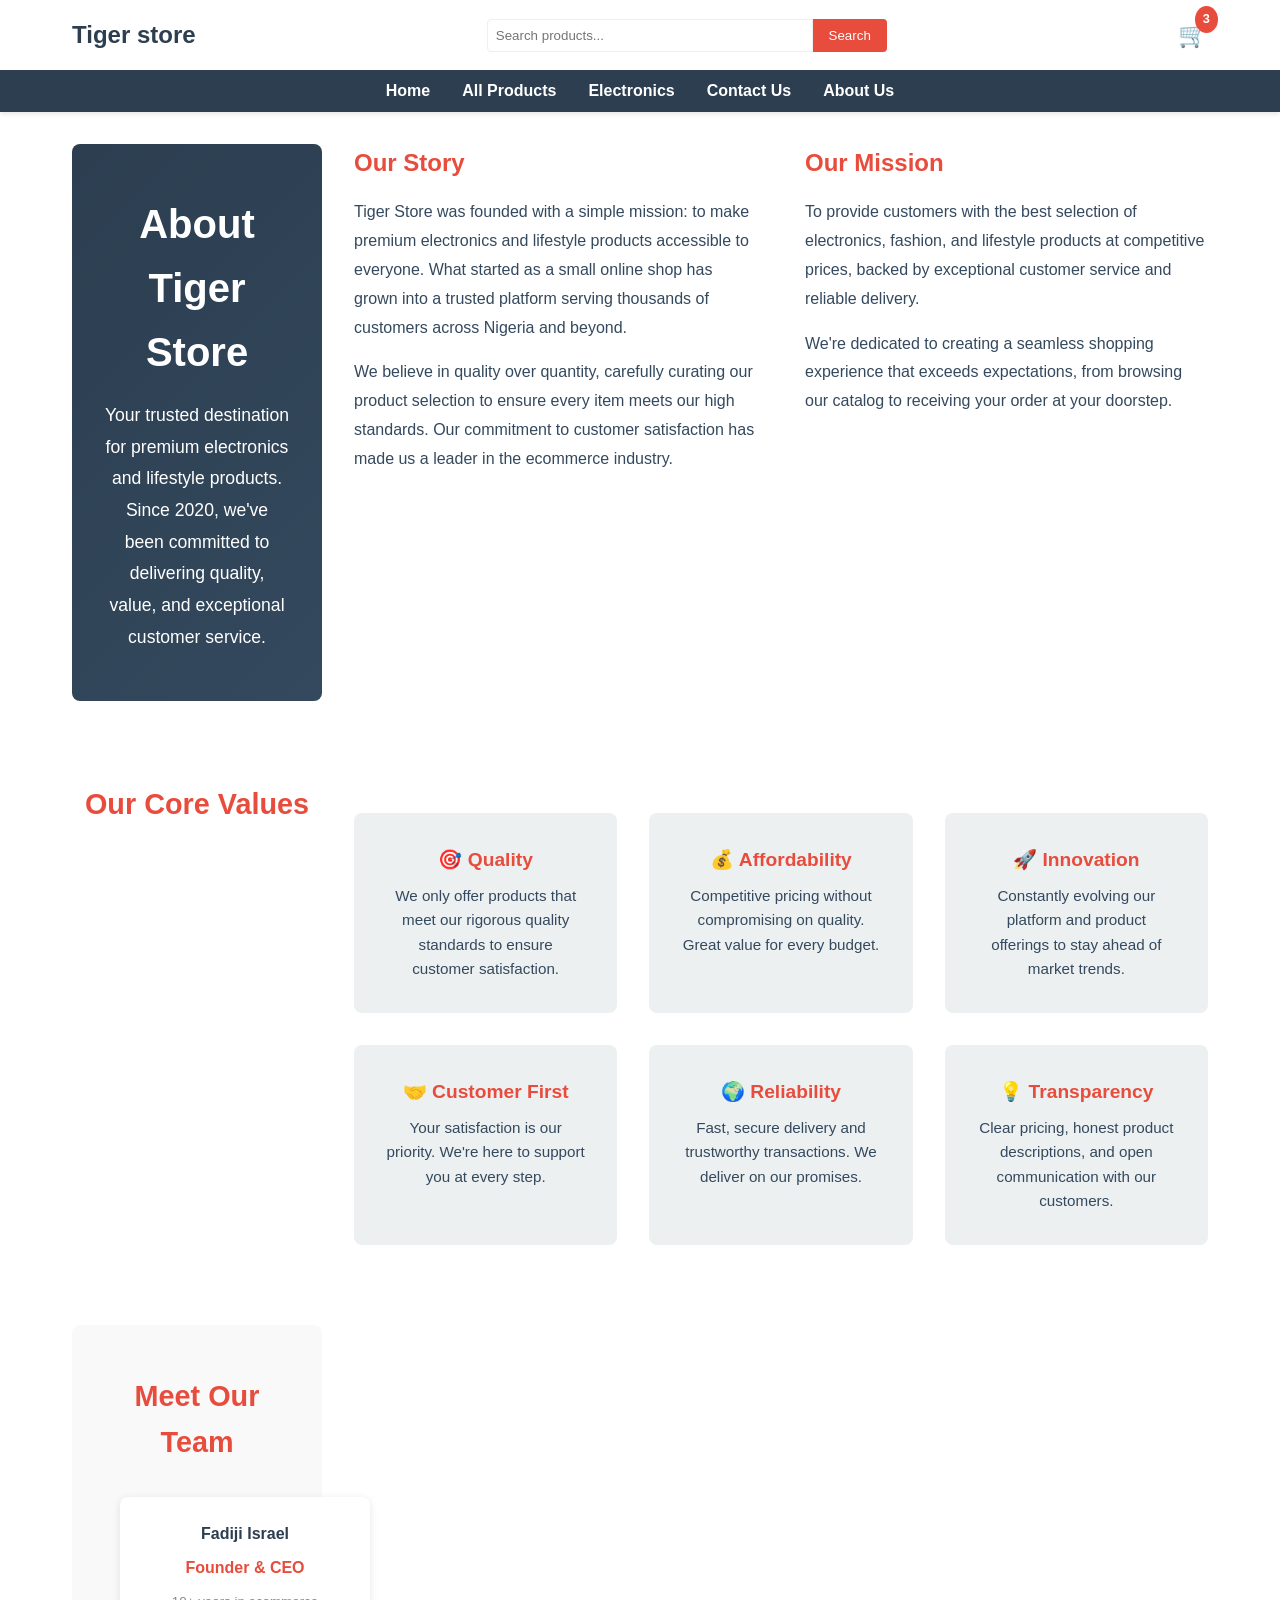
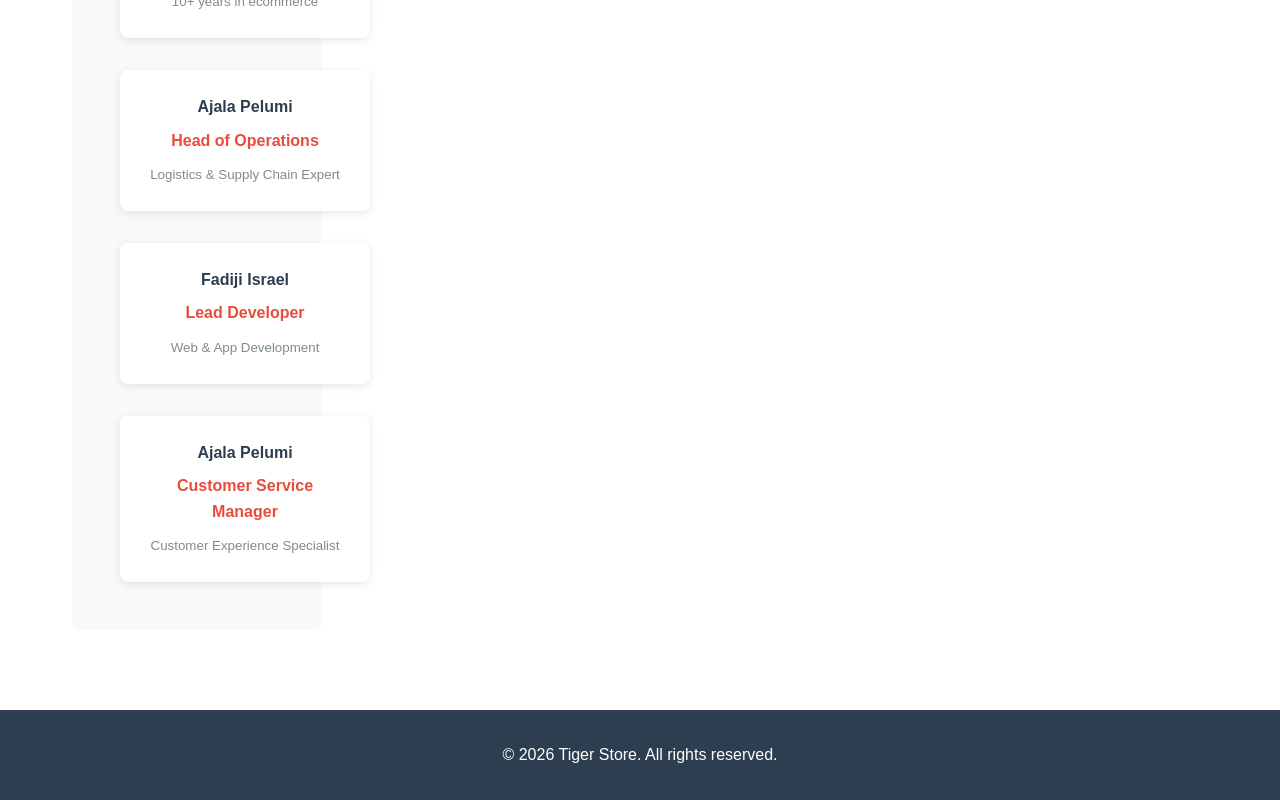
==== about.html @ f8c4a6c7 "Ecommerce web" ====
<!DOCTYPE html>
<html lang="en">
<head>
    <meta charset="UTF-8">
    <meta name="viewport" content="width=device-width, initial-scale=1.0">
    <title>About Us - Tiger Store</title>
    <link rel="stylesheet" href="styles.css">
    <style>
        .about-container {
            max-width: 1200px;
            margin: 0 auto;
            padding: 2rem;
        }

        .about-hero {
            background: linear-gradient(135deg, #2c3e50 0%, #34495e 100%);
            color: white;
            padding: 3rem 2rem;
            border-radius: 8px;
            margin-bottom: 3rem;
            text-align: center;
        }

        .about-hero h2 {
            font-size: 2.5rem;
            margin-bottom: 1rem;
        }

        .about-hero p {
            font-size: 1.1rem;
            line-height: 1.8;
        }

        .about-content {
            display: grid;
            grid-template-columns: 1fr 1fr;
            gap: 3rem;
            margin-bottom: 3rem;
        }

        .about-section h3 {
            color: #e74c3c;
            font-size: 1.5rem;
            margin-bottom: 1rem;
        }

        .about-section p {
            color: #34495e;
            line-height: 1.8;
            margin-bottom: 1rem;
        }

        .values {
            display: grid;
            grid-template-columns: repeat(3, 1fr);
            gap: 2rem;
            margin-top: 2rem;
        }

        .value-card {
            background-color: #ecf0f1;
            padding: 2rem;
            border-radius: 8px;
            text-align: center;
        }

        .value-card h4 {
            color: #e74c3c;
            margin-bottom: 0.5rem;
            font-size: 1.2rem;
        }

        .value-card p {
            color: #34495e;
            font-size: 0.95rem;
        }

        .team-section {
            background-color: #f9f9f9;
            padding: 3rem;
            border-radius: 8px;
            margin-top: 3rem;
        }

        .team-section h3 {
            text-align: center;
            color: #e74c3c;
            font-size: 1.8rem;
            margin-bottom: 2rem;
        }

        .team-members {
            display: grid;
            grid-template-columns: repeat(auto-fit, minmax(250px, 1fr));
            gap: 2rem;
        }

        .team-member {
            background: white;
            padding: 1.5rem;
            border-radius: 8px;
            text-align: center;
            box-shadow: 0 2px 8px rgba(0, 0, 0, 0.1);
        }

        .team-member h4 {
            color: #2c3e50;
            margin-bottom: 0.5rem;
        }

        .team-member p {
            color: #e74c3c;
            font-weight: 600;
            margin-bottom: 0.5rem;
        }

        .team-member small {
            color: #7f8c8d;
        }

        @media (max-width: 768px) {
            .about-content {
                grid-template-columns: 1fr;
            }

            .values {
                grid-template-columns: 1fr;
            }

            .about-hero h2 {
                font-size: 1.8rem;
            }
        }
    </style>
</head>
<body>
    <!-- Header / Navbar -->
    <header>
        <div class="navbar">
            <div class="logo">
                <h1><a href="index.html" style="text-decoration: none; color: inherit;">Tiger store</a></h1>
            </div>
            <div class="search-bar">
                <input type="text" placeholder="Search products...">
                <button>Search</button>
            </div>
            <div class="cart">
                <span class="cart-icon"><a href="cart.html" style="text-decoration: none; color: inherit;">🛒</a></span>
                <span class="cart-count">3</span>
            </div>
        </div>
        <nav class="nav-links">
            <a href="index.html">Home</a>
            <a href="products.html">All Products</a>
            <a href="electronics.html">Electronics</a>
            <a href="contact.html">Contact Us</a>
            <a href="about.html">About Us</a>
        </nav>
    </header>

    <!-- Main Content -->
    <main class="about-container">
        <!-- Hero Section -->
        <div class="about-hero">
            <h2>About Tiger Store</h2>
            <p>Your trusted destination for premium electronics and lifestyle products. Since 2020, we've been committed to delivering quality, value, and exceptional customer service.</p>
        </div>

        <!-- About Content -->
        <div class="about-content">
            <div class="about-section">
                <h3>Our Story</h3>
                <p>Tiger Store was founded with a simple mission: to make premium electronics and lifestyle products accessible to everyone. What started as a small online shop has grown into a trusted platform serving thousands of customers across Nigeria and beyond.</p>
                <p>We believe in quality over quantity, carefully curating our product selection to ensure every item meets our high standards. Our commitment to customer satisfaction has made us a leader in the ecommerce industry.</p>
            </div>

            <div class="about-section">
                <h3>Our Mission</h3>
                <p>To provide customers with the best selection of electronics, fashion, and lifestyle products at competitive prices, backed by exceptional customer service and reliable delivery.</p>
                <p>We're dedicated to creating a seamless shopping experience that exceeds expectations, from browsing our catalog to receiving your order at your doorstep.</p>
            </div>
        </div>

        <!-- Core Values -->
        <h3 style="text-align: center; color: #e74c3c; font-size: 1.8rem; margin-bottom: 2rem;">Our Core Values</h3>
        <div class="values">
            <div class="value-card">
                <h4>🎯 Quality</h4>
                <p>We only offer products that meet our rigorous quality standards to ensure customer satisfaction.</p>
            </div>

            <div class="value-card">
                <h4>💰 Affordability</h4>
                <p>Competitive pricing without compromising on quality. Great value for every budget.</p>
            </div>

            <div class="value-card">
                <h4>🚀 Innovation</h4>
                <p>Constantly evolving our platform and product offerings to stay ahead of market trends.</p>
            </div>

            <div class="value-card">
                <h4>🤝 Customer First</h4>
                <p>Your satisfaction is our priority. We're here to support you at every step.</p>
            </div>

            <div class="value-card">
                <h4>🌍 Reliability</h4>
                <p>Fast, secure delivery and trustworthy transactions. We deliver on our promises.</p>
            </div>

            <div class="value-card">
                <h4>💡 Transparency</h4>
                <p>Clear pricing, honest product descriptions, and open communication with our customers.</p>
            </div>
        </div>

        <!-- Team Section -->
        <div class="team-section">
            <h3>Meet Our Team</h3>
            <div class="team-members">
                <div class="team-member">
                    <h4>Fadiji Israel</h4>
                    <p>Founder & CEO</p>
                    <small>10+ years in ecommerce</small>
                </div>

                <div class="team-member">
                    <h4>Ajala Pelumi</h4>
                    <p>Head of Operations</p>
                    <small>Logistics & Supply Chain Expert</small>
                </div>

                <div class="team-member">
                    <h4>Fadiji Israel</h4>
                    <p>Lead Developer</p>
                    <small>Web & App Development</small>
                </div>

                <div class="team-member">
                    <h4>Ajala Pelumi</h4>
                    <p>Customer Service Manager</p>
                    <small>Customer Experience Specialist</small>
                </div>
            </div>
        </div>
    </main>

    <!-- Footer -->
    <footer style="background-color: #2c3e50; color: white; text-align: center; padding: 2rem; margin-top: 3rem;">
        <p>&copy; 2026 Tiger Store. All rights reserved.</p>
    </footer>
</body>
</html>
---- styles.css ----
* {
    margin: 0;
    padding: 0;
    box-sizing: border-box;
}

body {
    font-family: -apple-system, BlinkMacSystemFont, 'Segoe UI', Roboto, Oxygen, Ubuntu, Cantarell, sans-serif;
    color: #34495e;
    background-color: #fff;
    line-height: 1.6;
}

/* Header / Navbar */
header {
    position: sticky;
    top: 0;
    background-color: #fff;
    box-shadow: 0 2px 5px rgba(0,0,0,0.1);
    z-index: 100;
}

.navbar {
    display: flex;
    justify-content: space-between;
    align-items: center;
    padding: 1rem 2rem;
    max-width: 1200px;
    margin: 0 auto;
}

.logo h1 {
    color: #2c3e50;
    font-size: 1.5rem;
}

.search-bar {
    display: flex;
    flex: 1;
    max-width: 400px;
    margin: 0 2rem;
}

.search-bar input {
    flex: 1;
    padding: 0.5rem;
    border: 1px solid #ecf0f1;
    border-radius: 4px 0 0 4px;
}

.search-bar button {
    padding: 0.5rem 1rem;
    background-color: #e74c3c;
    color: white;
    border: none;
    border-radius: 0 4px 4px 0;
    cursor: pointer;
    transition: background-color 0.3s;
}

.search-bar button:hover {
    background-color: #c0392b;
}

.cart {
    position: relative;
    font-size: 1.5rem;
    cursor: pointer;
}

.cart-count {
    position: absolute;
    top: -10px;
    right: -10px;
    background-color: #e74c3c;
    color: white;
    border-radius: 50%;
    padding: 0.2rem 0.5rem;
    font-size: 0.8rem;
    font-weight: 600;
}

.nav-links {
    display: flex;
    justify-content: center;
    background-color: #2c3e50;
    padding: 0.5rem 0;
}

.nav-links a {
    color: white;
    text-decoration: none;
    margin: 0 1rem;
    font-weight: 600;
    transition: color 0.3s;
}

.nav-links a:hover {
    color: #e74c3c;
}

/* Main Layout */
main {
    display: grid;
    grid-template-columns: 250px 1fr;
    max-width: 1200px;
    margin: 0 auto;
    padding: 2rem;
    gap: 2rem;
}

/* Category Sidebar */
.sidebar {
    background-color: #ecf0f1;
    padding: 1rem;
    border-radius: 8px;
}

.sidebar h2, .sidebar h3 {
    margin-bottom: 1rem;
    color: #2c3e50;
}

.category-list {
    list-style: none;
    margin-bottom: 2rem;
}

.category-list a {
    display: block;
    padding: 0.5rem 0;
    text-decoration: none;
    color: #34495e;
    transition: color 0.3s;
}

.category-list a:hover {
    color: #e74c3c;
}

.price-range, .rating-filter {
    margin-bottom: 2rem;
}

.price-range label, .rating-filter label {
    display: block;
    margin-bottom: 0.5rem;
    cursor: pointer;
}

.stars {
    color: #f39c12;
    margin-bottom: 0.5rem;
}

.apply-filters {
    width: 100%;
    padding: 0.75rem;
    background-color: #e74c3c;
    color: white;
    border: none;
    border-radius: 4px;
    cursor: pointer;
    font-weight: 600;
    transition: background-color 0.3s;
}

.apply-filters:hover {
    background-color: #c0392b;
}

/* Main Content Area */
.main-content {
    display: flex;
    flex-direction: column;
    gap: 2rem;
}

/* Product Grid */
.product-grid {
    display: grid;
    grid-template-columns: repeat(3, 1fr);
    gap: 1.5rem;
}

/* Product Card */
.product-card {
    position: relative;
    background-color: white;
    border: 1px solid #ecf0f1;
    border-radius: 8px;
    padding: 1rem;
    text-align: center;
    transition: transform 0.3s, box-shadow 0.3s;
    overflow: hidden;
}

.product-card:hover {
    transform: scale(1.05);
    box-shadow: 0 5px 15px rgba(0,0,0,0.1);
}

.product-card img {
    width: 100%;
    height: 150px;
    object-fit: cover;
    border-radius: 4px;
    margin-bottom: 1rem;
}

.product-card h3 {
    font-size: 1.1rem;
    margin-bottom: 0.5rem;
}

.product-card p {
    color: #7f8c8d;
    margin-bottom: 1rem;
}

.price {
    margin-bottom: 0.5rem;
}

.original {
    text-decoration: line-through;
    color: #95a5a6;
    margin-right: 0.5rem;
}

.discounted {
    font-weight: 600;
    color: #2c3e50;
}

.rating {
    color: #f39c12;
    margin-bottom: 1rem;
}

.add-to-cart {
    width: 100%;
    padding: 0.5rem;
    background-color: #e74c3c;
    color: white;
    border: none;
    border-radius: 4px;
    cursor: pointer;
    font-weight: 600;
    transition: background-color 0.3s;
}

.add-to-cart:hover {
    background-color: #c0392b;
}

.discount-badge {
    position: absolute;
    top: 10px;
    left: 10px;
    background-color: #e74c3c;
    color: white;
    padding: 0.25rem 0.5rem;
    border-radius: 4px;
    font-size: 0.8rem;
    font-weight: 600;
}

.wishlist {
    position: absolute;
    top: 10px;
    right: 10px;
    color: #e74c3c;
    font-size: 1.2rem;
    cursor: pointer;
    transition: color 0.3s;
}

.wishlist:hover {
    color: #c0392b;
}

/* Product Detail Section */
.product-detail {
    display: flex;
    gap: 2rem;
    background-color: #ecf0f1;
    padding: 2rem;
    border-radius: 8px;
}

.product-detail img {
    width: 300px;
    height: 300px;
    object-fit: cover;
    border-radius: 8px;
}

.detail-info {
    flex: 1;
}

.detail-info h2 {
    margin-bottom: 0.5rem;
}

.category-tag {
    background-color: #e74c3c;
    color: white;
    padding: 0.25rem 0.5rem;
    border-radius: 4px;
    font-size: 0.8rem;
    display: inline-block;
    margin-bottom: 1rem;
}

.detail-info p {
    margin-bottom: 1rem;
}

.detail-info .price {
    margin-bottom: 1rem;
}

.selectors {
    display: flex;
    flex-direction: column;
    gap: 1rem;
    margin-bottom: 2rem;
}

.size-selector, .color-selector, .quantity-selector {
    display: flex;
    align-items: center;
    gap: 1rem;
}

.options {
    display: flex;
    gap: 0.5rem;
}

.option {
    padding: 0.5rem;
    border: 1px solid #ecf0f1;
    border-radius: 4px;
    cursor: pointer;
    transition: background-color 0.3s;
}

.size-selector .option.selected,
.color-selector .option.selected {
    background-color: #e74c3c;
    color: white;
}

.color-selector .option {
    width: 30px;
    height: 30px;
    border-radius: 50%;
}

.quantity-selector .qty-btn {
    padding: 0.5rem;
    background-color: #ecf0f1;
    border: none;
    cursor: pointer;
    font-size: 1.2rem;
    transition: background-color 0.3s;
}

.quantity-selector .qty-btn:hover {
    background-color: #bdc3c7;
}

.qty {
    padding: 0.5rem;
    min-width: 40px;
    text-align: center;
}

.actions {
    display: flex;
    gap: 1rem;
}

.actions .add-to-cart.primary {
    flex: 1;
    padding: 0.75rem;
    background-color: #e74c3c;
    color: white;
    border: none;
    border-radius: 4px;
    cursor: pointer;
    font-weight: 600;
    transition: background-color 0.3s;
}

.actions .add-to-cart.primary:hover {
    background-color: #c0392b;
}

.buy-now {
    flex: 1;
    padding: 0.75rem;
    background-color: transparent;
    color: #2c3e50;
    border: 2px solid #2c3e50;
    border-radius: 4px;
    cursor: pointer;
    font-weight: 600;
    transition: background-color 0.3s, color 0.3s;
}

.buy-now:hover {
    background-color: #2c3e50;
    color: white;
}

/* Footer */
footer {
    background-color: #2c3e50;
    color: white;
    padding: 2rem 0;
    margin-top: 2rem;
}

.footer-content {
    display: grid;
    grid-template-columns: repeat(5, 1fr);
    max-width: 1200px;
    margin: 0 auto;
    padding: 0 2rem;
    gap: 2rem;
}

.footer-section h3 {
    margin-bottom: 0.5rem;
    font-size: 1.2rem;
}

.footer-section h4 {
    margin-bottom: 1rem;
}

.footer-section a {
    display: block;
    color: #bdc3c7;
    text-decoration: none;
    margin-bottom: 0.5rem;
    transition: color 0.3s;
}

.footer-section a:hover {
    color: white;
}

.copyright {
    text-align: center;
    padding: 1rem 0;
    border-top: 1px solid #34495e;
    margin-top: 2rem;
}

/* Media Queries */
@media (max-width: 1024px) {
    .product-grid {
        grid-template-columns: repeat(2, 1fr);
    }
    .footer-content {
        grid-template-columns: repeat(3, 1fr);
    }
}

@media (max-width: 768px) {
    main {
        grid-template-columns: 1fr;
        padding: 1rem;
    }
    .navbar {
        flex-direction: column;
        gap: 1rem;
    }
    .search-bar {
        margin: 0;
        max-width: none;
    }
    .nav-links {
        flex-wrap: wrap;
    }
    .product-grid {
        grid-template-columns: 1fr;
    }
    .product-detail {
        flex-direction: column;
        align-items: center;
    }
    .footer-content {
        grid-template-columns: 1fr;
        text-align: center;
    }
}
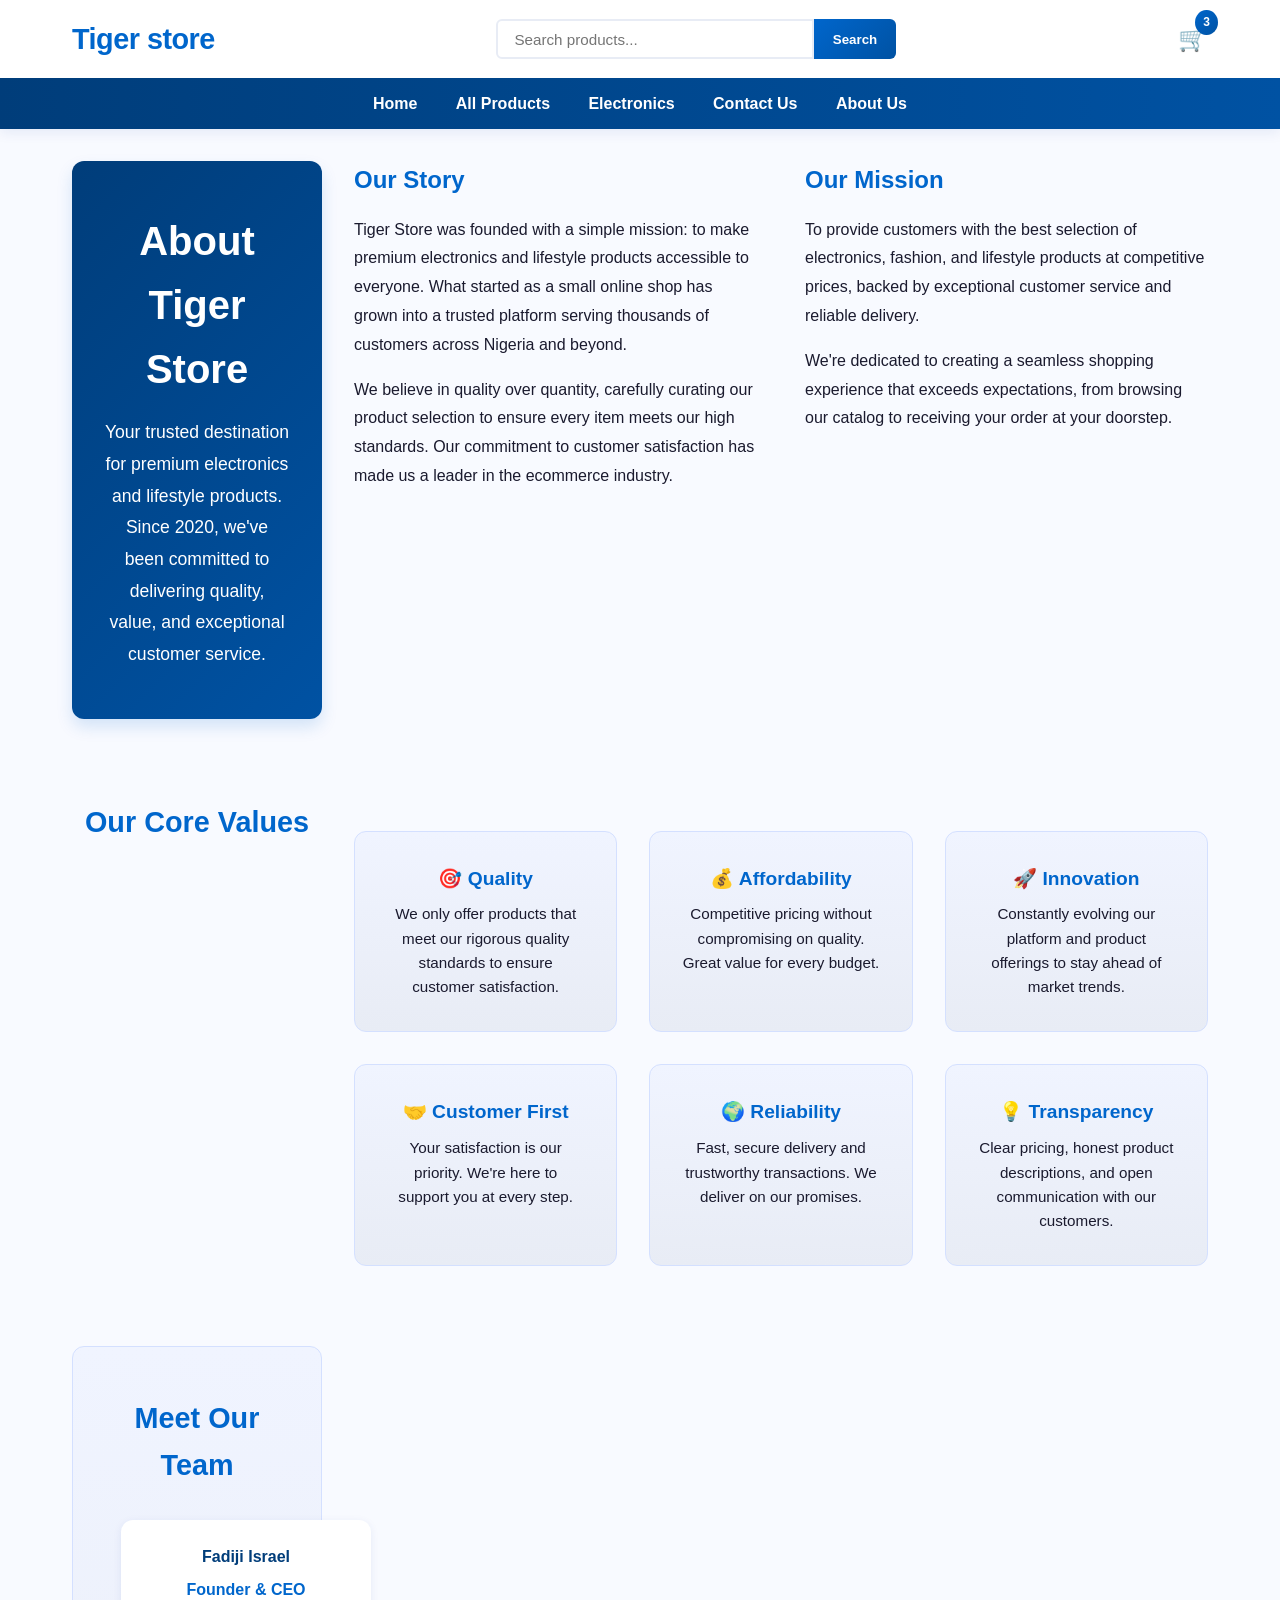
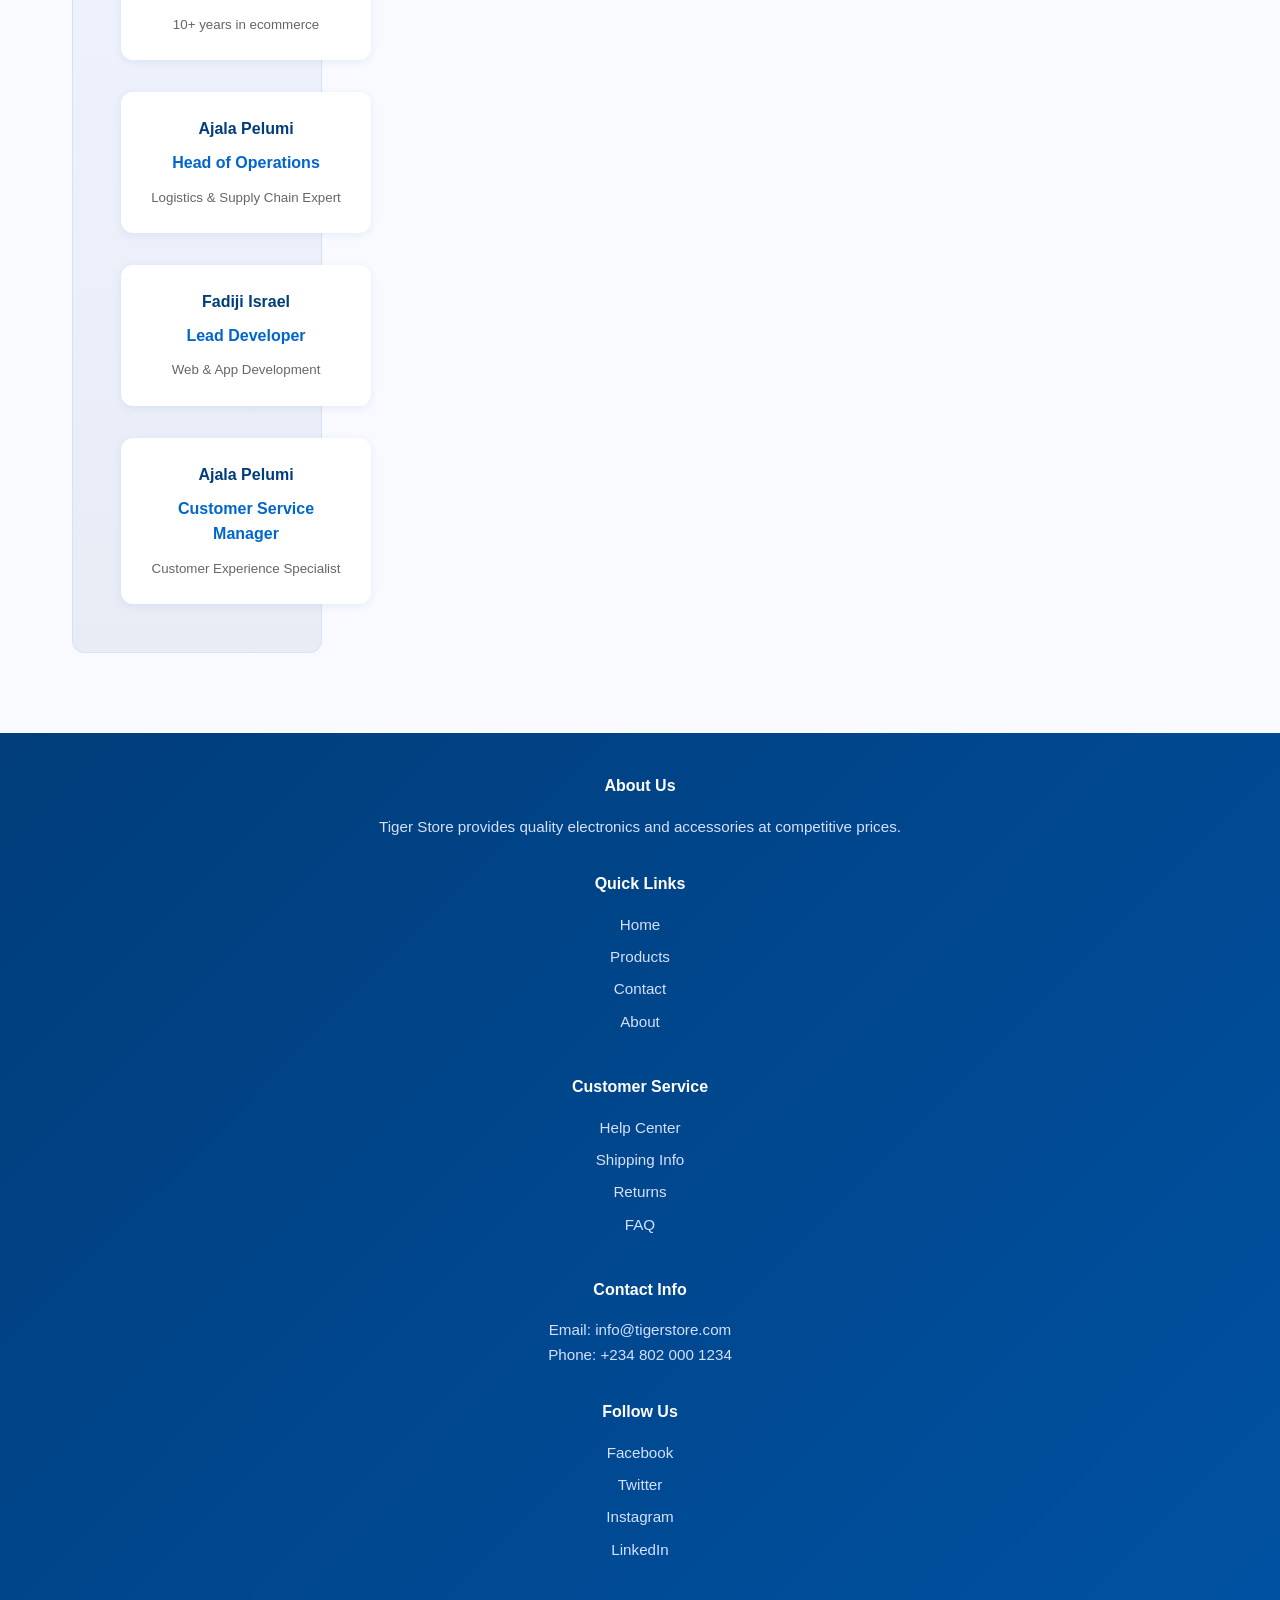
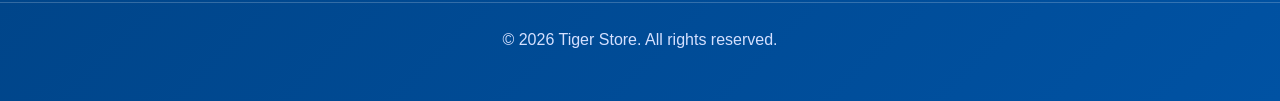
==== commit 4c0e7b1a: "Enhance UI and UX across the site with updated styles and layout - Added a new settings file for Liv" ====
--- a/about.html
+++ b/about.html
@@ -13,17 +13,19 @@
         }
 
         .about-hero {
-            background: linear-gradient(135deg, #2c3e50 0%, #34495e 100%);
+            background: linear-gradient(135deg, #003d7a 0%, #0052a3 100%);
             color: white;
             padding: 3rem 2rem;
-            border-radius: 8px;
+            border-radius: 12px;
             margin-bottom: 3rem;
             text-align: center;
+            box-shadow: 0 8px 16px rgba(0, 102, 204, 0.15);
         }
 
         .about-hero h2 {
             font-size: 2.5rem;
             margin-bottom: 1rem;
+            font-weight: 700;
         }
 
         .about-hero p {
@@ -39,13 +41,14 @@
         }
 
         .about-section h3 {
-            color: #e74c3c;
+            color: #0066cc;
             font-size: 1.5rem;
             margin-bottom: 1rem;
+            font-weight: 700;
         }
 
         .about-section p {
-            color: #34495e;
+            color: #1a1a2e;
             line-height: 1.8;
             margin-bottom: 1rem;
         }
@@ -58,35 +61,39 @@
         }
 
         .value-card {
-            background-color: #ecf0f1;
+            background: linear-gradient(180deg, #f0f4ff 0%, #e8ecf5 100%);
             padding: 2rem;
-            border-radius: 8px;
+            border-radius: 12px;
+            border: 1px solid #d4e0ff;
             text-align: center;
         }
 
         .value-card h4 {
-            color: #e74c3c;
+            color: #0066cc;
             margin-bottom: 0.5rem;
             font-size: 1.2rem;
+            font-weight: 700;
         }
 
         .value-card p {
-            color: #34495e;
+            color: #1a1a2e;
             font-size: 0.95rem;
         }
 
         .team-section {
-            background-color: #f9f9f9;
+            background: linear-gradient(180deg, #f0f4ff 0%, #e8ecf5 100%);
             padding: 3rem;
-            border-radius: 8px;
+            border-radius: 12px;
+            border: 1px solid #d4e0ff;
             margin-top: 3rem;
         }
 
         .team-section h3 {
             text-align: center;
-            color: #e74c3c;
+            color: #0066cc;
             font-size: 1.8rem;
             margin-bottom: 2rem;
+            font-weight: 700;
         }
 
         .team-members {
@@ -98,24 +105,25 @@
         .team-member {
             background: white;
             padding: 1.5rem;
-            border-radius: 8px;
-            text-align: center;
-            box-shadow: 0 2px 8px rgba(0, 0, 0, 0.1);
+            border-radius: 12px;
+            text-align: center;
+            box-shadow: 0 2px 8px rgba(0, 51, 153, 0.08);
         }
 
         .team-member h4 {
-            color: #2c3e50;
+            color: #003d7a;
             margin-bottom: 0.5rem;
+            font-weight: 700;
         }
 
         .team-member p {
-            color: #e74c3c;
+            color: #0066cc;
             font-weight: 600;
             margin-bottom: 0.5rem;
         }
 
         .team-member small {
-            color: #7f8c8d;
+            color: #666;
         }
 
         @media (max-width: 768px) {
@@ -138,14 +146,14 @@
     <header>
         <div class="navbar">
             <div class="logo">
-                <h1><a href="index.html" style="text-decoration: none; color: inherit;">Tiger store</a></h1>
+                <h1><a href="index.html" class="logo-link">Tiger store</a></h1>
             </div>
             <div class="search-bar">
                 <input type="text" placeholder="Search products...">
                 <button>Search</button>
             </div>
             <div class="cart">
-                <span class="cart-icon"><a href="cart.html" style="text-decoration: none; color: inherit;">🛒</a></span>
+                <span class="cart-icon"><a href="cart.html" class="cart-link">🛒</a></span>
                 <span class="cart-count">3</span>
             </div>
         </div>
@@ -182,7 +190,7 @@
         </div>
 
         <!-- Core Values -->
-        <h3 style="text-align: center; color: #e74c3c; font-size: 1.8rem; margin-bottom: 2rem;">Our Core Values</h3>
+        <h3 style="text-align: center; color: #0066cc; font-size: 1.8rem; margin-bottom: 2rem; font-weight: 700;">Our Core Values</h3>
         <div class="values">
             <div class="value-card">
                 <h4>🎯 Quality</h4>
@@ -247,8 +255,42 @@
     </main>
 
     <!-- Footer -->
-    <footer style="background-color: #2c3e50; color: white; text-align: center; padding: 2rem; margin-top: 3rem;">
-        <p>&copy; 2026 Tiger Store. All rights reserved.</p>
+    <footer>
+        <div class="footer-content">
+            <div class="footer-section">
+                <h4>About Us</h4>
+                <p style="color: #d4e0ff; font-size: 0.95rem;">Tiger Store provides quality electronics and accessories at competitive prices.</p>
+            </div>
+            <div class="footer-section">
+                <h4>Quick Links</h4>
+                <a href="index.html">Home</a>
+                <a href="products.html">Products</a>
+                <a href="contact.html">Contact</a>
+                <a href="about.html">About</a>
+            </div>
+            <div class="footer-section">
+                <h4>Customer Service</h4>
+                <a href="#">Help Center</a>
+                <a href="#">Shipping Info</a>
+                <a href="#">Returns</a>
+                <a href="#">FAQ</a>
+            </div>
+            <div class="footer-section">
+                <h4>Contact Info</h4>
+                <p style="color: #d4e0ff; font-size: 0.95rem;">Email: info@tigerstore.com</p>
+                <p style="color: #d4e0ff; font-size: 0.95rem;">Phone: +234 802 000 1234</p>
+            </div>
+            <div class="footer-section">
+                <h4>Follow Us</h4>
+                <a href="#">Facebook</a>
+                <a href="#">Twitter</a>
+                <a href="#">Instagram</a>
+                <a href="#">LinkedIn</a>
+            </div>
+        </div>
+        <div class="copyright">
+            <p>&copy; 2026 Tiger Store. All rights reserved.</p>
+        </div>
     </footer>
 </body>
 </html>
--- a/styles.css
+++ b/styles.css
@@ -8,8 +8,8 @@
 
 body {
     font-family: -apple-system, BlinkMacSystemFont, 'Segoe UI', Roboto, Oxygen, Ubuntu, Cantarell, sans-serif;
-    color: #34495e;
-    background-color: #fff;
+    color: #1a1a2e;
+    background-color: #f8faff;
     line-height: 1.6;
 }
 
@@ -17,8 +17,8 @@
 header {
     position: sticky;
     top: 0;
-    background-color: #fff;
-    box-shadow: 0 2px 5px rgba(0,0,0,0.1);
+    background-color: #ffffff;
+    box-shadow: 0 4px 12px rgba(0, 51, 153, 0.08);
     z-index: 100;
 }
 
@@ -32,8 +32,15 @@
 }
 
 .logo h1 {
-    color: #2c3e50;
-    font-size: 1.5rem;
+    color: #0066cc;
+    font-size: 1.8rem;
+    font-weight: 700;
+    letter-spacing: -0.5px;
+}
+
+.logo-link, .cart-link {
+    text-decoration: none;
+    color: inherit;
 }
 
 .search-bar {
@@ -45,60 +52,90 @@
 
 .search-bar input {
     flex: 1;
-    padding: 0.5rem;
-    border: 1px solid #ecf0f1;
-    border-radius: 4px 0 0 4px;
+    padding: 0.6rem 1rem;
+    border: 2px solid #e8ecf5;
+    border-radius: 6px 0 0 6px;
+    font-size: 0.95rem;
+    transition: border-color 0.3s;
+}
+
+.search-bar input:focus {
+    outline: none;
+    border-color: #0066cc;
 }
 
 .search-bar button {
-    padding: 0.5rem 1rem;
-    background-color: #e74c3c;
+    padding: 0.6rem 1.2rem;
+    background: linear-gradient(135deg, #0066cc 0%, #0052a3 100%);
     color: white;
     border: none;
-    border-radius: 0 4px 4px 0;
-    cursor: pointer;
-    transition: background-color 0.3s;
+    border-radius: 0 6px 6px 0;
+    cursor: pointer;
+    transition: all 0.3s;
+    font-weight: 600;
 }
 
 .search-bar button:hover {
-    background-color: #c0392b;
+    transform: translateY(-2px);
+    box-shadow: 0 4px 12px rgba(0, 102, 204, 0.3);
 }
 
 .cart {
     position: relative;
     font-size: 1.5rem;
     cursor: pointer;
+    transition: transform 0.3s;
+}
+
+.cart:hover {
+    transform: scale(1.1);
 }
 
 .cart-count {
     position: absolute;
     top: -10px;
     right: -10px;
-    background-color: #e74c3c;
+    background: linear-gradient(135deg, #0066cc 0%, #0052a3 100%);
     color: white;
     border-radius: 50%;
     padding: 0.2rem 0.5rem;
-    font-size: 0.8rem;
-    font-weight: 600;
+    font-size: 0.75rem;
+    font-weight: 700;
 }
 
 .nav-links {
     display: flex;
     justify-content: center;
-    background-color: #2c3e50;
-    padding: 0.5rem 0;
+    background: linear-gradient(90deg, #003d7a 0%, #0052a3 100%);
+    padding: 0.8rem 0;
 }
 
 .nav-links a {
     color: white;
     text-decoration: none;
-    margin: 0 1rem;
-    font-weight: 600;
-    transition: color 0.3s;
+    margin: 0 1.2rem;
+    font-weight: 600;
+    transition: all 0.3s;
+    position: relative;
 }
 
 .nav-links a:hover {
-    color: #e74c3c;
+    color: #e0e8ff;
+}
+
+.nav-links a:after {
+    content: '';
+    position: absolute;
+    bottom: -8px;
+    left: 0;
+    width: 0;
+    height: 2px;
+    background-color: #4db8ff;
+    transition: width 0.3s;
+}
+
+.nav-links a:hover:after {
+    width: 100%;
 }
 
 /* Main Layout */
@@ -107,20 +144,26 @@
     grid-template-columns: 250px 1fr;
     max-width: 1200px;
     margin: 0 auto;
-    padding: 2rem;
+    padding: 2.5rem 2rem;
     gap: 2rem;
 }
 
 /* Category Sidebar */
 .sidebar {
-    background-color: #ecf0f1;
-    padding: 1rem;
-    border-radius: 8px;
+    background: linear-gradient(180deg, #f0f4ff 0%, #e8ecf5 100%);
+    padding: 1.5rem;
+    border-radius: 12px;
+    border: 1px solid #d4e0ff;
+    height: fit-content;
+    position: sticky;
+    top: 100px;
 }
 
 .sidebar h2, .sidebar h3 {
     margin-bottom: 1rem;
-    color: #2c3e50;
+    color: #003d7a;
+    font-size: 1.2rem;
+    font-weight: 700;
 }
 
 .category-list {
@@ -128,16 +171,25 @@
     margin-bottom: 2rem;
 }
 
+.category-list li {
+    margin-bottom: 0.8rem;
+}
+
 .category-list a {
     display: block;
-    padding: 0.5rem 0;
+    padding: 0.6rem 0.8rem;
     text-decoration: none;
-    color: #34495e;
-    transition: color 0.3s;
+    color: #1a1a2e;
+    transition: all 0.3s;
+    border-radius: 6px;
+    border-left: 3px solid transparent;
 }
 
 .category-list a:hover {
-    color: #e74c3c;
+    background-color: #d4e0ff;
+    color: #0066cc;
+    border-left-color: #0066cc;
+    padding-left: 1.1rem;
 }
 
 .price-range, .rating-filter {
@@ -148,27 +200,30 @@
     display: block;
     margin-bottom: 0.5rem;
     cursor: pointer;
+    font-weight: 500;
+    color: #1a1a2e;
 }
 
 .stars {
-    color: #f39c12;
+    color: #0066cc;
     margin-bottom: 0.5rem;
 }
 
 .apply-filters {
     width: 100%;
     padding: 0.75rem;
-    background-color: #e74c3c;
+    background: linear-gradient(135deg, #0066cc 0%, #0052a3 100%);
     color: white;
     border: none;
-    border-radius: 4px;
-    cursor: pointer;
-    font-weight: 600;
-    transition: background-color 0.3s;
+    border-radius: 6px;
+    cursor: pointer;
+    font-weight: 600;
+    transition: all 0.3s;
 }
 
 .apply-filters:hover {
-    background-color: #c0392b;
+    transform: translateY(-2px);
+    box-shadow: 0 4px 12px rgba(0, 102, 204, 0.3);
 }
 
 /* Main Content Area */
@@ -176,126 +231,158 @@
     display: flex;
     flex-direction: column;
     gap: 2rem;
+}
+
+.main-content h2 {
+    color: #003d7a;
+    font-size: 1.8rem;
+    font-weight: 700;
 }
 
 /* Product Grid */
 .product-grid {
     display: grid;
     grid-template-columns: repeat(3, 1fr);
-    gap: 1.5rem;
+    gap: 2rem;
 }
 
 /* Product Card */
 .product-card {
     position: relative;
     background-color: white;
-    border: 1px solid #ecf0f1;
-    border-radius: 8px;
+    border: 1px solid #e8ecf5;
+    border-radius: 12px;
     padding: 1rem;
     text-align: center;
-    transition: transform 0.3s, box-shadow 0.3s;
+    transition: all 0.3s;
     overflow: hidden;
+    box-shadow: 0 2px 8px rgba(0, 51, 153, 0.06);
 }
 
 .product-card:hover {
-    transform: scale(1.05);
-    box-shadow: 0 5px 15px rgba(0,0,0,0.1);
+    transform: translateY(-8px);
+    box-shadow: 0 12px 24px rgba(0, 102, 204, 0.15);
+    border-color: #4db8ff;
 }
 
 .product-card img {
     width: 100%;
-    height: 150px;
+    height: 180px;
     object-fit: cover;
-    border-radius: 4px;
-    margin-bottom: 1rem;
+    border-radius: 8px;
+    margin-bottom: 1rem;
+    transition: transform 0.3s;
+}
+
+.product-card:hover img {
+    transform: scale(1.05);
 }
 
 .product-card h3 {
     font-size: 1.1rem;
     margin-bottom: 0.5rem;
+    color: #003d7a;
+    font-weight: 600;
 }
 
 .product-card p {
-    color: #7f8c8d;
-    margin-bottom: 1rem;
+    color: #666;
+    margin-bottom: 1rem;
+    font-size: 0.95rem;
 }
 
 .price {
-    margin-bottom: 0.5rem;
+    margin-bottom: 0.8rem;
 }
 
 .original {
     text-decoration: line-through;
-    color: #95a5a6;
+    color: #999;
     margin-right: 0.5rem;
+    font-size: 0.9rem;
 }
 
 .discounted {
-    font-weight: 600;
-    color: #2c3e50;
+    font-weight: 700;
+    color: #0066cc;
+    font-size: 1.2rem;
 }
 
 .rating {
-    color: #f39c12;
-    margin-bottom: 1rem;
+    color: #0066cc;
+    margin-bottom: 1rem;
+    letter-spacing: 2px;
 }
 
 .add-to-cart {
     width: 100%;
-    padding: 0.5rem;
-    background-color: #e74c3c;
+    padding: 0.7rem;
+    background: linear-gradient(135deg, #0066cc 0%, #0052a3 100%);
     color: white;
     border: none;
-    border-radius: 4px;
-    cursor: pointer;
-    font-weight: 600;
-    transition: background-color 0.3s;
+    border-radius: 6px;
+    cursor: pointer;
+    font-weight: 600;
+    transition: all 0.3s;
+    font-size: 0.95rem;
 }
 
 .add-to-cart:hover {
-    background-color: #c0392b;
+    transform: translateY(-2px);
+    box-shadow: 0 6px 16px rgba(0, 102, 204, 0.3);
 }
 
 .discount-badge {
     position: absolute;
-    top: 10px;
-    left: 10px;
-    background-color: #e74c3c;
-    color: white;
-    padding: 0.25rem 0.5rem;
-    border-radius: 4px;
+    top: 12px;
+    left: 12px;
+    background: linear-gradient(135deg, #ff6b6b 0%, #ff5252 100%);
+    color: white;
+    padding: 0.4rem 0.7rem;
+    border-radius: 6px;
     font-size: 0.8rem;
-    font-weight: 600;
+    font-weight: 700;
 }
 
 .wishlist {
     position: absolute;
-    top: 10px;
-    right: 10px;
-    color: #e74c3c;
-    font-size: 1.2rem;
-    cursor: pointer;
-    transition: color 0.3s;
+    top: 12px;
+    right: 12px;
+    color: #ff6b6b;
+    font-size: 1.3rem;
+    cursor: pointer;
+    transition: all 0.3s;
+    background-color: rgba(255, 255, 255, 0.9);
+    width: 32px;
+    height: 32px;
+    border-radius: 50%;
+    display: flex;
+    align-items: center;
+    justify-content: center;
 }
 
 .wishlist:hover {
-    color: #c0392b;
+    color: #ff5252;
+    transform: scale(1.1);
+    background-color: white;
 }
 
 /* Product Detail Section */
 .product-detail {
     display: flex;
     gap: 2rem;
-    background-color: #ecf0f1;
+    background: linear-gradient(180deg, #f0f4ff 0%, #e8ecf5 100%);
     padding: 2rem;
-    border-radius: 8px;
+    border-radius: 12px;
+    border: 1px solid #d4e0ff;
 }
 
 .product-detail img {
     width: 300px;
     height: 300px;
     object-fit: cover;
-    border-radius: 8px;
+    border-radius: 12px;
+    box-shadow: 0 8px 16px rgba(0, 102, 204, 0.15);
 }
 
 .detail-info {
@@ -304,20 +391,26 @@
 
 .detail-info h2 {
     margin-bottom: 0.5rem;
+    color: #003d7a;
+    font-size: 1.6rem;
+    font-weight: 700;
 }
 
 .category-tag {
-    background-color: #e74c3c;
-    color: white;
-    padding: 0.25rem 0.5rem;
-    border-radius: 4px;
+    background: linear-gradient(135deg, #0066cc 0%, #0052a3 100%);
+    color: white;
+    padding: 0.35rem 0.8rem;
+    border-radius: 6px;
     font-size: 0.8rem;
     display: inline-block;
     margin-bottom: 1rem;
+    font-weight: 600;
 }
 
 .detail-info p {
     margin-bottom: 1rem;
+    color: #1a1a2e;
+    line-height: 1.8;
 }
 
 .detail-info .price {
@@ -337,48 +430,68 @@
     gap: 1rem;
 }
 
+.size-selector label, .color-selector label, .quantity-selector label {
+    font-weight: 600;
+    color: #003d7a;
+    min-width: 80px;
+}
+
 .options {
     display: flex;
     gap: 0.5rem;
 }
 
 .option {
-    padding: 0.5rem;
-    border: 1px solid #ecf0f1;
-    border-radius: 4px;
-    cursor: pointer;
-    transition: background-color 0.3s;
+    padding: 0.5rem 0.8rem;
+    border: 2px solid #d4e0ff;
+    border-radius: 6px;
+    cursor: pointer;
+    transition: all 0.3s;
+    background-color: white;
+    color: #1a1a2e;
+}
+
+.option:hover {
+    border-color: #0066cc;
 }
 
 .size-selector .option.selected,
 .color-selector .option.selected {
-    background-color: #e74c3c;
-    color: white;
+    background: linear-gradient(135deg, #0066cc 0%, #0052a3 100%);
+    color: white;
+    border-color: #0066cc;
 }
 
 .color-selector .option {
-    width: 30px;
-    height: 30px;
+    width: 35px;
+    height: 35px;
     border-radius: 50%;
+    padding: 0;
 }
 
 .quantity-selector .qty-btn {
-    padding: 0.5rem;
-    background-color: #ecf0f1;
+    padding: 0.5rem 0.8rem;
+    background-color: #e8ecf5;
     border: none;
     cursor: pointer;
-    font-size: 1.2rem;
-    transition: background-color 0.3s;
+    font-size: 1rem;
+    transition: all 0.3s;
+    border-radius: 6px;
+    font-weight: 600;
+    color: #003d7a;
 }
 
 .quantity-selector .qty-btn:hover {
-    background-color: #bdc3c7;
+    background-color: #d4e0ff;
+    color: #0066cc;
 }
 
 .qty {
     padding: 0.5rem;
-    min-width: 40px;
+    min-width: 50px;
     text-align: center;
+    border: 1px solid #d4e0ff;
+    border-radius: 6px;
 }
 
 .actions {
@@ -388,43 +501,46 @@
 
 .actions .add-to-cart.primary {
     flex: 1;
-    padding: 0.75rem;
-    background-color: #e74c3c;
+    padding: 0.9rem;
+    background: linear-gradient(135deg, #0066cc 0%, #0052a3 100%);
     color: white;
     border: none;
-    border-radius: 4px;
-    cursor: pointer;
-    font-weight: 600;
-    transition: background-color 0.3s;
+    border-radius: 6px;
+    cursor: pointer;
+    font-weight: 600;
+    transition: all 0.3s;
+    font-size: 1rem;
 }
 
 .actions .add-to-cart.primary:hover {
-    background-color: #c0392b;
+    transform: translateY(-2px);
+    box-shadow: 0 6px 16px rgba(0, 102, 204, 0.3);
 }
 
 .buy-now {
     flex: 1;
-    padding: 0.75rem;
-    background-color: transparent;
-    color: #2c3e50;
-    border: 2px solid #2c3e50;
-    border-radius: 4px;
-    cursor: pointer;
-    font-weight: 600;
-    transition: background-color 0.3s, color 0.3s;
+    padding: 0.9rem;
+    background-color: white;
+    color: #0066cc;
+    border: 2px solid #0066cc;
+    border-radius: 6px;
+    cursor: pointer;
+    font-weight: 600;
+    transition: all 0.3s;
+    font-size: 1rem;
 }
 
 .buy-now:hover {
-    background-color: #2c3e50;
-    color: white;
+    background-color: #f0f4ff;
+    transform: translateY(-2px);
 }
 
 /* Footer */
 footer {
-    background-color: #2c3e50;
-    color: white;
-    padding: 2rem 0;
-    margin-top: 2rem;
+    background: linear-gradient(135deg, #003d7a 0%, #0052a3 100%);
+    color: white;
+    padding: 2.5rem 0 1.5rem;
+    margin-top: 3rem;
 }
 
 .footer-content {
@@ -438,30 +554,35 @@
 
 .footer-section h3 {
     margin-bottom: 0.5rem;
-    font-size: 1.2rem;
+    font-size: 1.1rem;
+    font-weight: 700;
 }
 
 .footer-section h4 {
     margin-bottom: 1rem;
+    font-weight: 700;
 }
 
 .footer-section a {
     display: block;
-    color: #bdc3c7;
+    color: #d4e0ff;
     text-decoration: none;
     margin-bottom: 0.5rem;
-    transition: color 0.3s;
+    transition: all 0.3s;
+    font-size: 0.95rem;
 }
 
 .footer-section a:hover {
     color: white;
+    padding-left: 0.5rem;
 }
 
 .copyright {
     text-align: center;
-    padding: 1rem 0;
-    border-top: 1px solid #34495e;
+    padding: 1.5rem 0;
+    border-top: 1px solid rgba(255, 255, 255, 0.2);
     margin-top: 2rem;
+    color: #d4e0ff;
 }
 
 /* Media Queries */
@@ -477,22 +598,45 @@
 @media (max-width: 768px) {
     main {
         grid-template-columns: 1fr;
-        padding: 1rem;
+        padding: 1.5rem;
+    }
+    .sidebar {
+        position: relative;
+        top: 0;
     }
     .navbar {
         flex-direction: column;
         gap: 1rem;
     }
+    .logo h1 {
+        font-size: 1.4rem;
+    }
     .search-bar {
         margin: 0;
         max-width: none;
     }
     .nav-links {
         flex-wrap: wrap;
+        gap: 0.5rem;
+    }
+    .nav-links a {
+        margin: 0 0.5rem;
+        font-size: 0.9rem;
     }
     .product-grid {
         grid-template-columns: 1fr;
     }
+    .product-detail {
+        flex-direction: column;
+    }
+    .product-detail img {
+        width: 100%;
+        height: auto;
+    }
+    .footer-content {
+        grid-template-columns: repeat(2, 1fr);
+    }
+}
     .product-detail {
         flex-direction: column;
         align-items: center;
